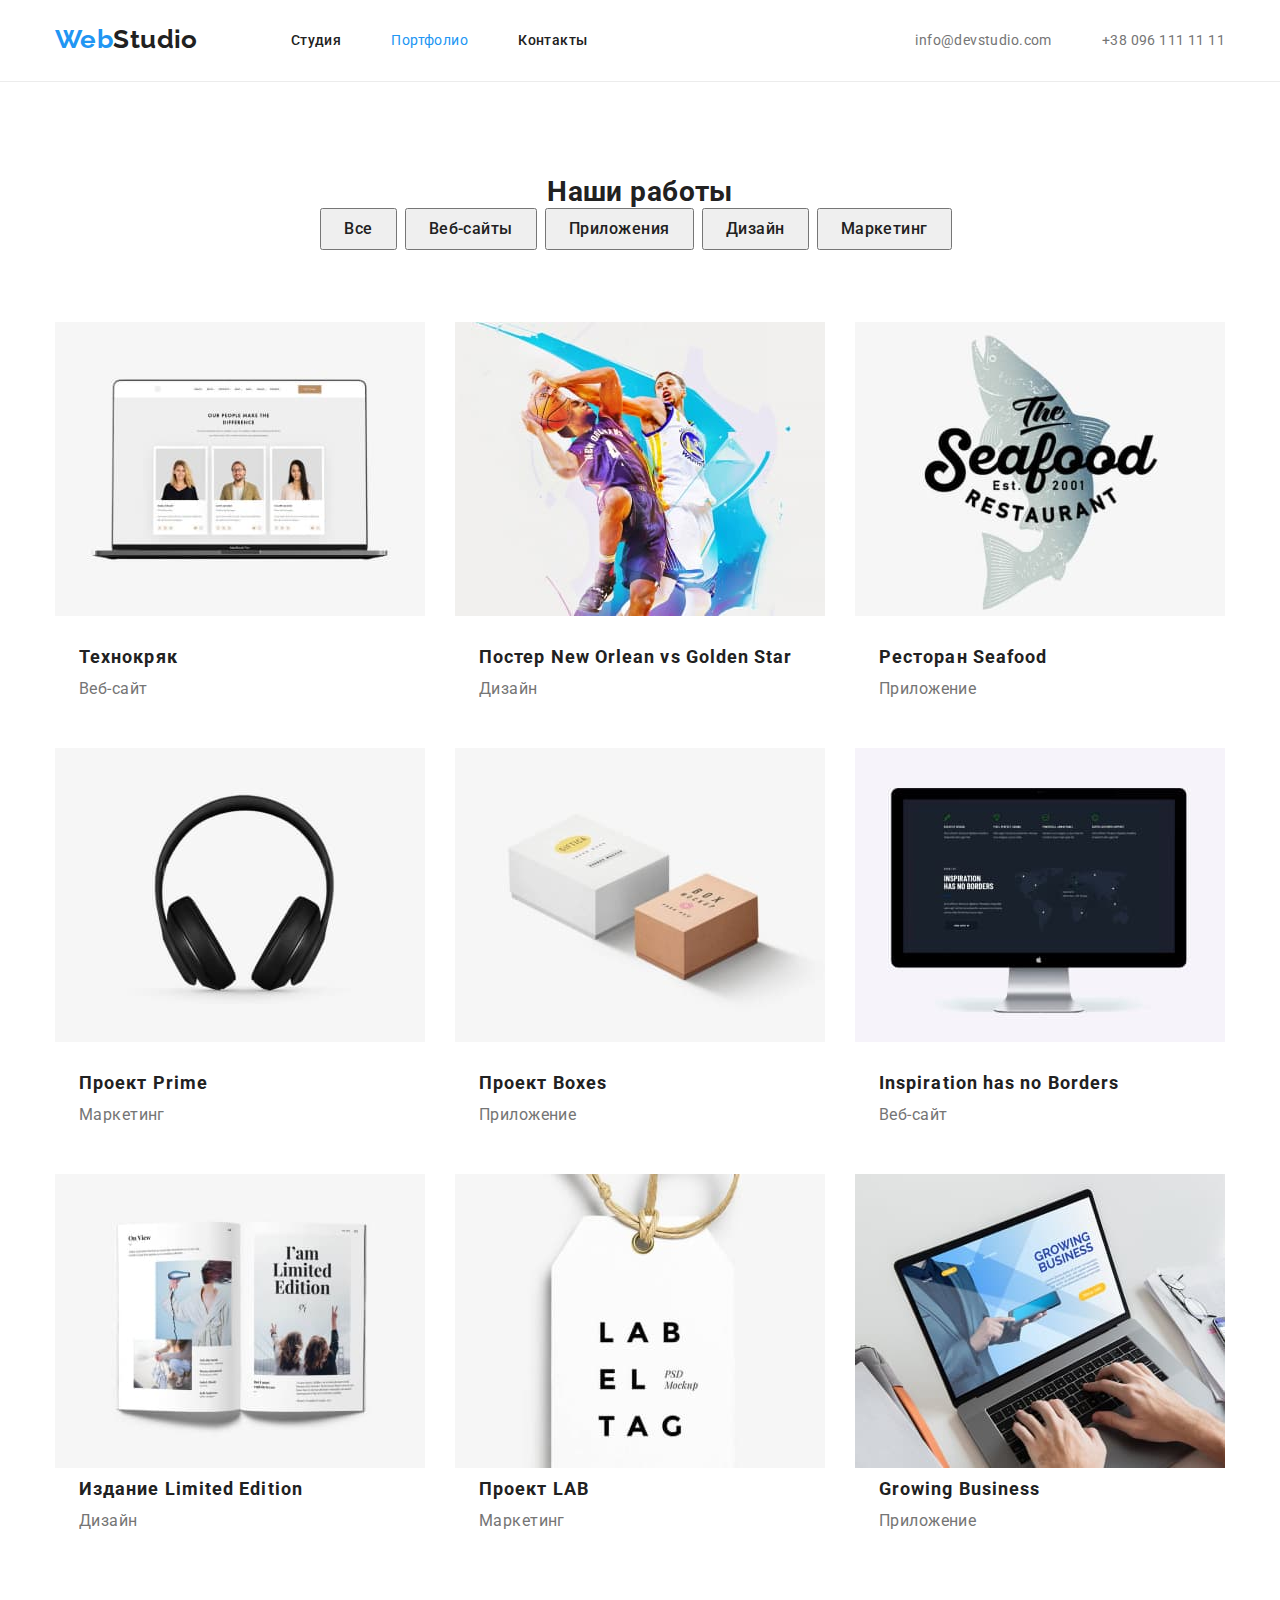
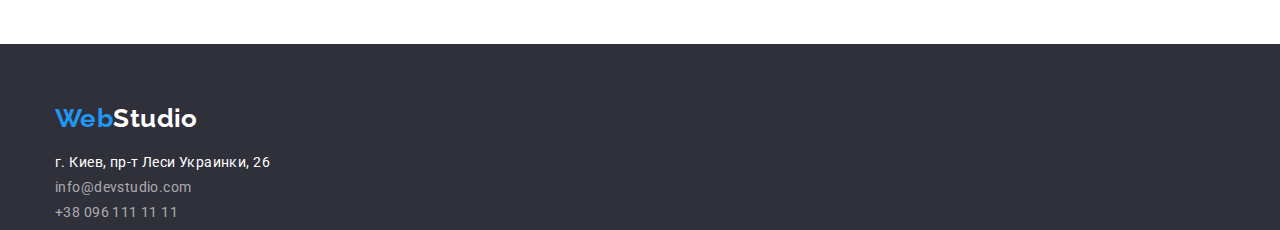
==== portfolio.html @ 2ea81329 "создает репозиторий для 4-го дз" ====
<!DOCTYPE html>
<html lang="ru">
<head>
	<meta charset="UTF-8">
	<meta http-equiv="X-UA-Compatible" content="IE=edge">
	<meta name="viewport" content="width=device-width, initial-scale=1.0">
	<title>Portfolio</title>
	<link href="https://fonts.googleapis.com/css2?family=Raleway:wght@700&family=Roboto:wght@400;500;700;900&display=swap"
		rel="stylesheet">
	<link rel="stylesheet" href="https://cdnjs.cloudflare.com/ajax/libs/modern-normalize/1.1.0/modern-normalize.min.css">
	<link rel="stylesheet" href="./css/styles.css">
</head>
<body>
	<header class="header">
		<div class="container">
			<a class="logo-header" href="#">Web<span class="span-header">Studio</span></a>
			<nav class="navigation">
				<ul class="list">
					<li class="list-nav"><a class="link" href="./index.html">Студия</a></li>
					<li class="list-nav"><a class="link-active" href="./portfolio.html">Портфолио</a></li>
					<li class="list-nav"><a class="link" href="#">Контакты</a></li>
				</ul>
			</nav>
			<ul class="list">
				<li class="list-nav"><a class="contacts-header" href="mailto:info@devstudio.com">info@devstudio.com</a></li>
				<li class="list-nav"><a class="contacts-header" href="tel:+380961111111">+38 096 111 11 11</a></li>
			</ul>
		</div>
	</header>
	<main>
		<section class="button-section">
			<h1 class="hide-title">Наши работы</h1>
			<div class="container">
				<ul class="filter">
				<li><button class="button-radio" type="button">Все</button></li>
				<li><button class="button-radio" type="button">Веб-сайты</button></li>
				<li><button class="button-radio" type="button">Приложения</button></li>
				<li><button class="button-radio" type="button">Дизайн</button></li>
				<li><button class="button-radio" type="button">Маркетинг</button></li>
			</ul>
			</div>
		<div class="container">
				<ul class="portfolio">
					<li class="portfolio-list"><img class="portfolio-img" src="./images/portfolio-1.jpg" alt="Ноутбук с изображением фото людей" width="370" height="294">
						<h2 class="products">Технокряк</h2>
						<p class="description">Веб-сайт</p>
					</li>
					<li class="portfolio-list"><img class="portfolio-img" src="./images/portfolio-2.jpg" alt="Два человека играют в баскетбол" width="370" height="294">
						<h2 class="products">Постер New Orlean vs Golden Star</h2>
						<p class="description">Дизайн</p>
					</li>
					<li class="portfolio-list"><img class="portfolio-img" src="./images/portfolio-3.jpg" alt="	Логотип ресторана Seafood" width="370" height="294">
						<h2 class="products">Ресторан Seafood</h2>
						<p class="description">Приложение</p>
					</li>
					<li class="portfolio-list"><img class="portfolio-img" src="./images/portfolio-4.jpg" alt="Изображены наушники" width="370" height="294">
						<h3 class="products">Проект Prime</h3>
						<p class="description">Маркетинг</p>
					</li>
					<li class="portfolio-list"><img class="portfolio-img" src="./images/portfolio-5.jpg" alt="Две коробки" width="370" height="294">
						<h2 class="products">Проект Boxes</h2>
						<p class="description">Приложение</p>
					</li>
					<li class="portfolio-list"><img class="portfolio-img" src="./images/portfolio-6.jpg" alt="Монитор" width="370" height="294">
						<h2 class="products">Inspiration has no Borders</h2>
						<p class="description">Веб-сайт</p>
					</li>
					<li class="portfolio-list"><img src="./images/portfolio-7.jpg" alt="Развернутая книга" width="370" height="294">
						<h2 class="products">Издание Limited Edition</h2>
						<p class="description">Дизайн</p>
					</li>
					<li class="portfolio-list"><img src="./images/portfolio-8.jpg" alt="Этикетка с буквами" width="370" height="294">
						<h2 class="products">Проект LAB</h2>
						<p class="description">Маркетинг</p>
					</li>
					<li class="portfolio-list"><img src="./images/portfolio-9.jpg" alt="Ноутбук" width="370" height="294">
						<h2 class="products">Growing Business</h2>
						<p class="description">Приложение</p>
					</li>
				</ul>
		</div>
			</section>
	</main>
<footer class="footer">
	<div class="container-footer">
		<a class="logo-footer" href="#">Web<span class="span-footer">Studio</span></a>
		<address>
			<ul class="address">
				<li class="address-list"><a class="map"
						href="https://www.google.com/maps/place/%D0%B1%D1%83%D0%BB.+%D0%9B%D0%B5%D1%81%D0%B8+%D0%A3%D0%BA%D1%80%D0%B0%D0%B8%D0%BD%D0%BA%D0%B8,+26,+%D0%9A%D0%B8%D0%B5%D0%B2,+02000/@50.4265807,30.5361971,17z/data=!3m1!4b1!4m5!3m4!1s0x40d4cf0e033ecbe9:0x57a4dffefec77da0!8m2!3d50.4265807!4d30.5383858"
						target="_blank">г. Киев, пр-т Леси Украинки, 26</a></li>
				<li class="address-list"><a class="contacts-footer"
						href="mailto:info@devstudio.com">info@devstudio.com</a></li>
				<li class="address-list"><a class="contacts-footer" href="tel:+380961111111">+38 096 111 11 11</a></li>
			</ul>
		</address>
	</div>
</footer>
</body>
</html>
---- css/styles.css ----
:root {
  --primary-text-color: #757575;
  --title-text-color: #212121;
  --accent-color: #2196f3;
  --bg-white-color: #ffffff;
}
/* цвет линии #ECECEC */
ul {
  display: flex;
  list-style: none;
  margin: 0;
  padding: 0;
}

body {
  margin: 0, auto;
  font-family: Roboto, sans-serif;
  letter-spacing: 0.03em;
  font-style: normal;
  color: var(--title-text-color);
  font-weight: 400;
  font-size: 14px;
}

.header {
  background-color: var(--bg-white-color);
  border-bottom-width: 1px;
  border-bottom-style: solid;
  border-bottom-color: #ececec;
}
.main-section {
  margin-top: 0;
  margin-bottom: 0;
  padding-top: 200px;
  padding-bottom: 200px;
  background-color: #2f303a;
  text-align: center;
}
.text-section {
  margin-top: 94px;
  background-color: #e5e5e5;
}
.picture-section {
  margin-top: 94px;
  margin-bottom: 94px;
}
.team-section {
  padding-top: 94px;
  padding-bottom: 94px;
  background-color: #f5f4fa;
}
.button-section {
  margin-top: 94px;
}
.footer {
  margin-top: 0;
  margin-bottom: 0;
  background-color: #2f303a;
}

/* оформление логотипа хедера */
.logo-header,
.span-header {
  font-family: Raleway;
  font-weight: 700;
  font-size: 26px;
  line-height: 1.14;
  text-decoration: none;
}
.logo-header {
  color: var(--accent-color);
  padding-top: 24px;
  padding-bottom: 25px;
}
.span-header {
  color: var(--title-text-color);
}

/* оформление логотипа футера */
.logo-footer {
  margin-top: 0;
  margin-bottom: 20px;
  display: flex;
  font-family: Raleway;
  font-weight: 700;
  font-size: 26px;
  line-height: 1.14;
  text-decoration: none;
}
.logo-footer {
  color: var(--accent-color);
}

.span-footer {
  color: var(--bg-white-color);
}
.navigation .link {
  padding-top: 32px;
  padding-bottom: 32px;
  font-weight: 500;
  line-height: 1.14;
  color: var(--title-text-color);
}

.navigation {
  margin-left: 93px;
}
.link-active {
  color: var(--accent-color);
  text-decoration: none;
  padding-top: 32px;
  padding-bottom: 32px;
}

.link:hover,
.link:focus,
.contacts-header:hover,
.contacts-header:focus,
.contacts-footer:hover,
.contacts-footer:focus {
  color: var(--accent-color);
}
.map:hover,
.map:focus {
  color: var(--accent-color);
}
.button:hover,
.button:focus {
  color: var(--bg-white-color);
  background-color: var(--accent-color);
  box-shadow: 0px 3px 1px rgba(0, 0, 0, 0.1), 0px 1px 2px rgba(0, 0, 0, 0.08),
    0px 2px 2px rgba(0, 0, 0, 0.12);
  border-radius: 4px;
}

.contacts {
  font-weight: 500;
  line-height: 1.14;
}
.contacts-header {
  margin-top: 0;
  margin-bottom: 0;
  padding-top: 32px;
  padding-bottom: 32px;
  color: var(--primary-text-color);
}
.contacts-footer {
  margin-top: 0;
  margin-bottom: 0;
  color: rgba(255, 255, 255, 0.6);
}
.link,
.contacts-header,
.contacts-footer {
  text-decoration: none;
}
.main-title {
  width: 696px;
  margin: 0 auto 30px;
  background: #2f303a;
  color: var(--bg-white-color);
  font-size: 44px;
  line-height: 1.4;
  font-weight: 900;
  letter-spacing: 0.06em;
  text-transform: uppercase;
  text-align: center;
}
.button {
  background: #f5f4fa;
  box-shadow: 0px 4px 4px rgba(0, 0, 0, 0.15);
  border-radius: 4px;
  margin-top: 0;
  padding: 10px 32px;
  color: var(--title-text-color);
  font-weight: 500;
  font-size: 16px;
  line-height: 1.63;
  text-align: center;
  cursor: pointer;
  font-family: inherit;
  text-decoration: none;
}
.feature {
  margin-top: 0;
  margin-bottom: 10px;
  color: var(--title-text-color);
  text-transform: uppercase;
  font-weight: 700;
  font-size: 14px;
  line-height: 1.14;
}
.text {
  width: 270px;
  margin-top: 0;
  margin-bottom: 0;
  color: var(--primary-text-color);
  font-size: 14px;
  line-height: 1.7;
}
.feature-list {
  display: flex;
  flex-wrap: wrap;
}
.feature-list .item {
  width: 270px;
  margin-right: 30px;
}
.feature-list .item:last-child {
  margin-right: 0;
}
.title {
  margin-bottom: 50px;
  color: var(--title-text-color);
  font-weight: 700;
  font-size: 36px;
  line-height: 1.17;
  text-align: center;
}
.hide-title {
  margin-top: 0;
  margin-bottom: 0;
  text-align: center;
}
.title-image {
  margin-top: 0;
  margin-bottom: 50px;
  color: var(--title-text-color);
  font-weight: 700;
  font-size: 36px;
  line-height: 1.17;
  text-align: center;
}
.image {
  margin-top: 0;
  width: 370px;
  height: 294px;
}

.photo {
  margin-top: 0;
  margin-bottom: 30px;
  width: 270px;
  height: 260px;
}
.name {
  margin-top: 0;
  margin-bottom: 10px;
  color: var(--title-text-color);
  font-weight: 500;
  font-size: 16px;
  line-height: 1.19;
  text-align: center;
}
.profession {
  margin-top: 0;
  margin-bottom: 30px;
  color: var(--primary-text-color);
  font-size: 16px;
  line-height: 1.19;
  text-align: center;
}
.address {
  background: #2f303a;
  font-style: normal;
  line-height: 1.17;
}
.map {
  color: var(--bg-white-color);
  text-decoration: none;
}
.products {
  margin: 0 auto 4px;
  width: 322px;
  color: var(--title-text-color);
  font-weight: 700;
  line-height: 2;
  letter-spacing: 0.06em;
  font-size: 18px;
}
.description {
  margin: 0 auto 20px;
  width: 322px;
  color: var(--primary-text-color);
  font-size: 16px;
  line-height: 1.19;
}

.container {
  display: flex;
  /* flex-wrap: wrap; */
  align-items: center;
  width: 1200px;
  margin: 0 auto;
  padding-left: 15px;
  padding-right: 15px;
  /* outline: 2px solid red; */
}
.container-footer {
  align-content: center;
  padding-top: 60px;
  margin: 0 auto;
  padding-right: 15px;
  padding-left: 15px;
  width: 1200px;
}
.list > .list-nav {
  /* outline: 2px solid green; */
  margin-right: 50px;
  padding-top: 32px;
  padding-bottom: 32px;
}
.list > .list-nav:last-child {
  margin-right: 0;
}

.list {
  margin-left: auto;
}
.picture-list .item,
.personal .photo-list {
  margin-right: 30px;
  margin-left: 0;
}
.picture-list .item:last-child,
.personal .photo-list:last-child {
  margin-right: 0;
}

.address {
  flex-direction: column;
}
.address-list {
  /* outline: 2px solid green; */
  margin-top: 0;
  margin-bottom: 9px;
}

.button-radio {
  /* margin-top: 0; */
  margin-bottom: 16px;
  padding: 6px 22px;
  font-weight: 500;
  font-size: 16px;
  line-height: 1.6;
  text-align: center;
  letter-spacing: 0.03em;
  color: var(--title-text-color);
}
.button-radio:last-child {
  margin-right: 0;
}

.button-radio:hover,
.button-radio:active {
  background-color: var(--accent-color);
  box-shadow: 0px 3px 1px rgba(0, 0, 0, 0.1), 0px 1px 2px rgba(0, 0, 0, 0.08),
    0px 2px 2px rgba(0, 0, 0, 0.12);
  border-radius: 4px;
  color: var(--bg-white-color);
}
.filter .button-radio {
  margin-top: 0;
  margin-right: 8px;
}
.filter > .button-radio:last-child {
  margin-right: 0;
}
.filter {
  margin-left: auto;
  margin-right: auto;
}
.portfolio {
  display: flex;
  flex-wrap: wrap;
  padding-top: 56px;
  margin-bottom: 94px;
}
.portfolio > .portfolio-list {
  margin-top: 0;
  margin-right: 30px;
  margin-bottom: 30px;
}
.portfolio > .portfolio-list:nth-child(3n + 3) {
  margin-right: 0;
}
.portfolio > .portfolio-list:nth-last-child(-n + 3) {
  margin-bottom: 0;
}
.portfolio-img {
  margin-top: 0;
  margin-bottom: 20px;
}
/* .portfolio:last-child {
  margin-right: 0;
} */
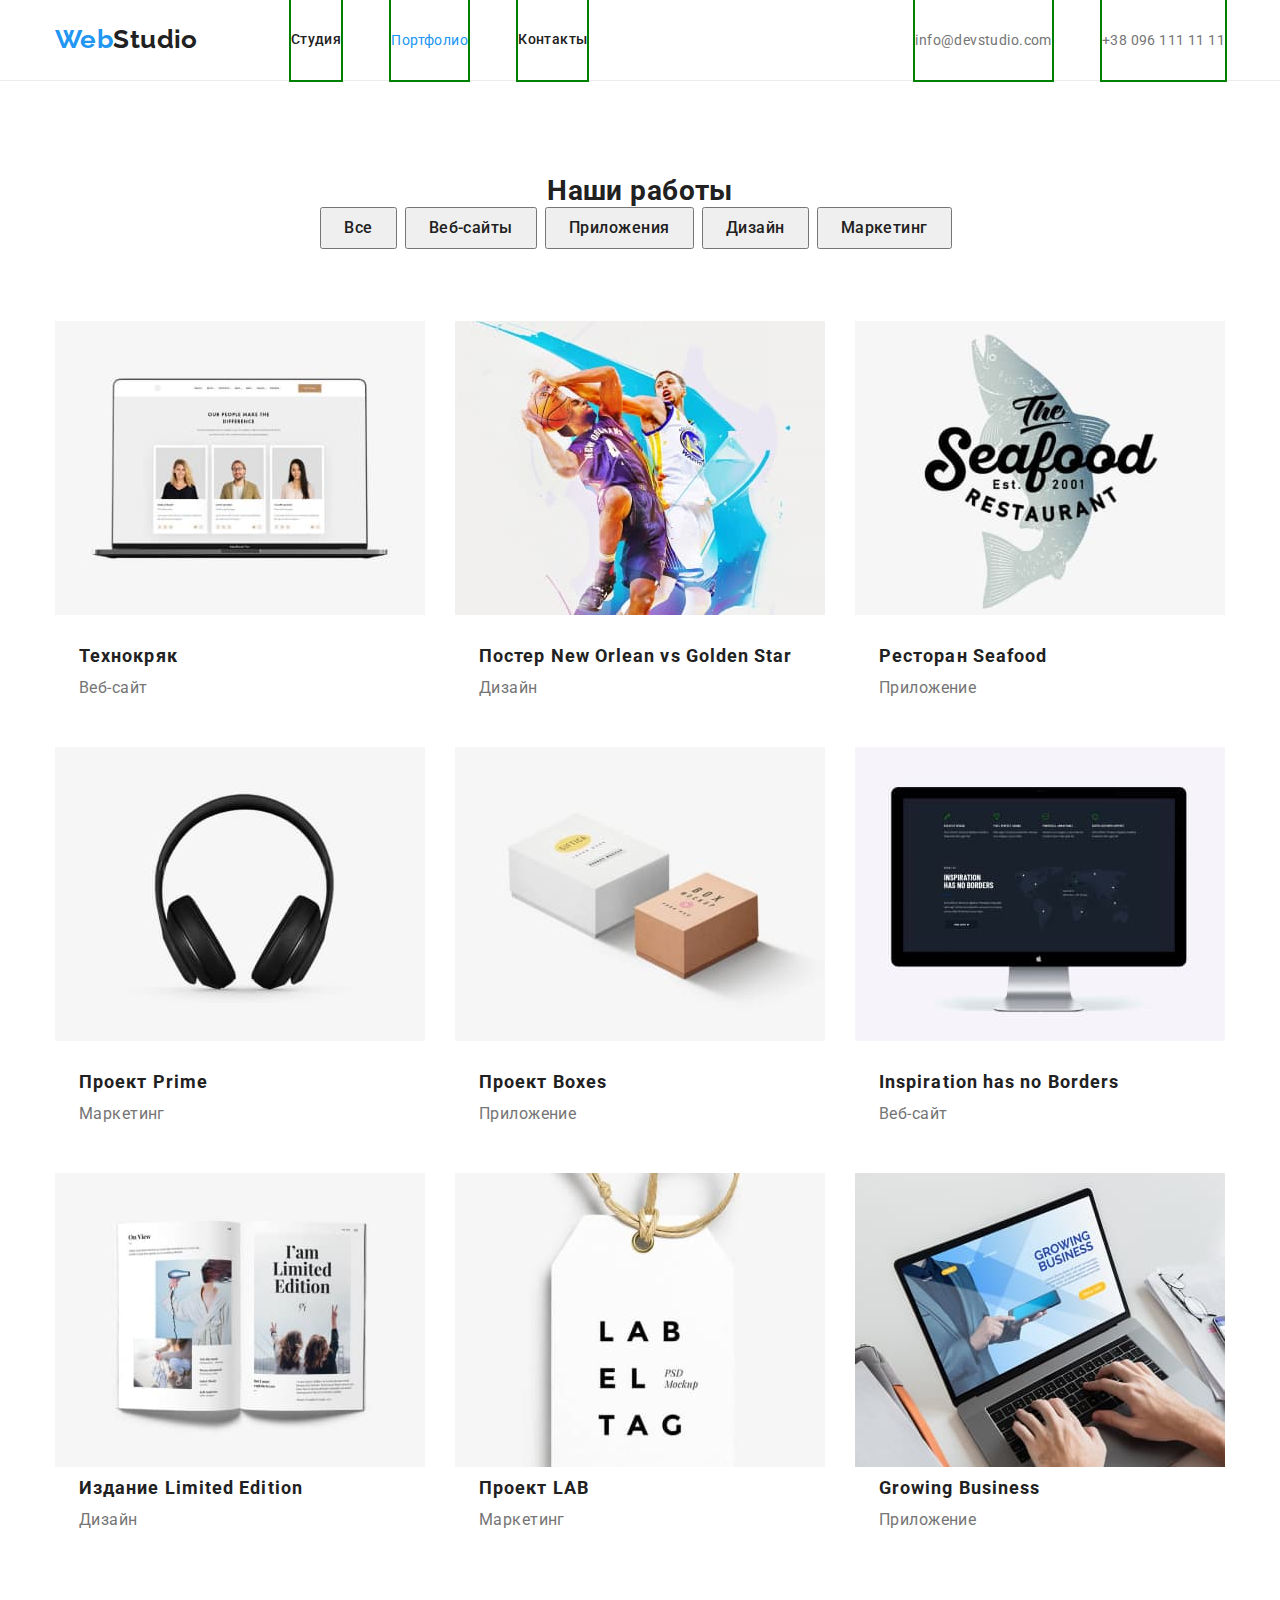
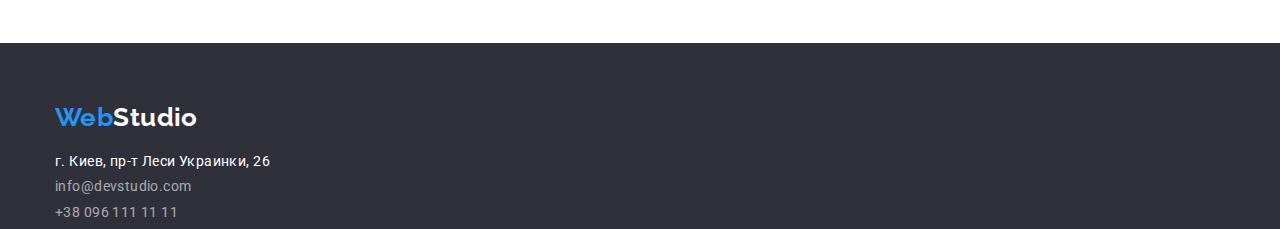
==== commit 45a2fbdd: "сохраняет оформление героя" ====
--- a/portfolio.html
+++ b/portfolio.html
@@ -22,7 +22,8 @@
 				</ul>
 			</nav>
 			<ul class="list">
-				<li class="list-nav"><a class="contacts-header" href="mailto:info@devstudio.com">info@devstudio.com</a></li>
+				<li class="list-nav">
+					<a class="contacts-header" href="mailto:info@devstudio.com">info@devstudio.com</a></li>
 				<li class="list-nav"><a class="contacts-header" href="tel:+380961111111">+38 096 111 11 11</a></li>
 			</ul>
 		</div>
--- a/css/styles.css
+++ b/css/styles.css
@@ -29,16 +29,38 @@
   border-bottom-color: #ececec;
 }
 .main-section {
-  margin-top: 0;
-  margin-bottom: 0;
+  max-width: 1600px;
+  height: 600px;
+  margin-left: auto;
+  margin-right: auto;
+  background-image: linear-gradient(
+      to right,
+      rgba(42, 52, 163, 0.4),
+      rgba(47, 48, 58, 0.4)
+    ),
+    url(../images/hero.jpg);
+  background-color: #2f303a;
+  background-repeat: no-repeat
+  background-position: center;
+  background-size: cover;
+  text-align: center;
+}
+
+.main-title {
+  width: 696px;
   padding-top: 200px;
-  padding-bottom: 200px;
-  background-color: #2f303a;
-  text-align: center;
-}
+  margin: 0 auto 30px;
+  color: var(--bg-white-color);
+  font-size: 44px;
+  line-height: 1.4;
+  font-weight: 900;
+  letter-spacing: 0.06em;
+  text-transform: uppercase;
+  text-align: center;
+}
+
 .text-section {
   margin-top: 94px;
-  background-color: #e5e5e5;
 }
 .picture-section {
   margin-top: 94px;
@@ -74,6 +96,43 @@
 }
 .span-header {
   color: var(--title-text-color);
+}
+
+/* Оформление иконок хедера */
+/* .button-svg {
+  display: inline-flex;
+  margin-right: 10px;
+  padding: 0;
+}
+
+.icon-svg {
+  width: 16px;
+  height: 12px;
+  fill: red;
+} */
+
+/* Оформление картинок в преимуществах */
+.feature-svg {
+  display: flex;
+  justify-content: center;
+  align-items: center;
+  padding: 0;
+  width: 270px;
+  height: 120px;
+  outline: 2px solid red;
+  object-fit: cover;
+  background-color: #f5f4fa;
+
+  /* border: red;
+  color: green;
+  outline: blue; */
+}
+
+.feature-icon {
+  width: 66px;
+  height: 70px;
+  outline: 2px dashed green;
+  object-fit: contain;
 }
 
 /* оформление логотипа футера */
@@ -154,18 +213,7 @@
 .contacts-footer {
   text-decoration: none;
 }
-.main-title {
-  width: 696px;
-  margin: 0 auto 30px;
-  background: #2f303a;
-  color: var(--bg-white-color);
-  font-size: 44px;
-  line-height: 1.4;
-  font-weight: 900;
-  letter-spacing: 0.06em;
-  text-transform: uppercase;
-  text-align: center;
-}
+
 .button {
   background: #f5f4fa;
   box-shadow: 0px 4px 4px rgba(0, 0, 0, 0.15);
@@ -305,10 +353,10 @@
   width: 1200px;
 }
 .list > .list-nav {
-  /* outline: 2px solid green; */
+  display: flex;
+  align-items: center;
+  outline: 2px solid green;
   margin-right: 50px;
-  padding-top: 32px;
-  padding-bottom: 32px;
 }
 .list > .list-nav:last-child {
   margin-right: 0;
